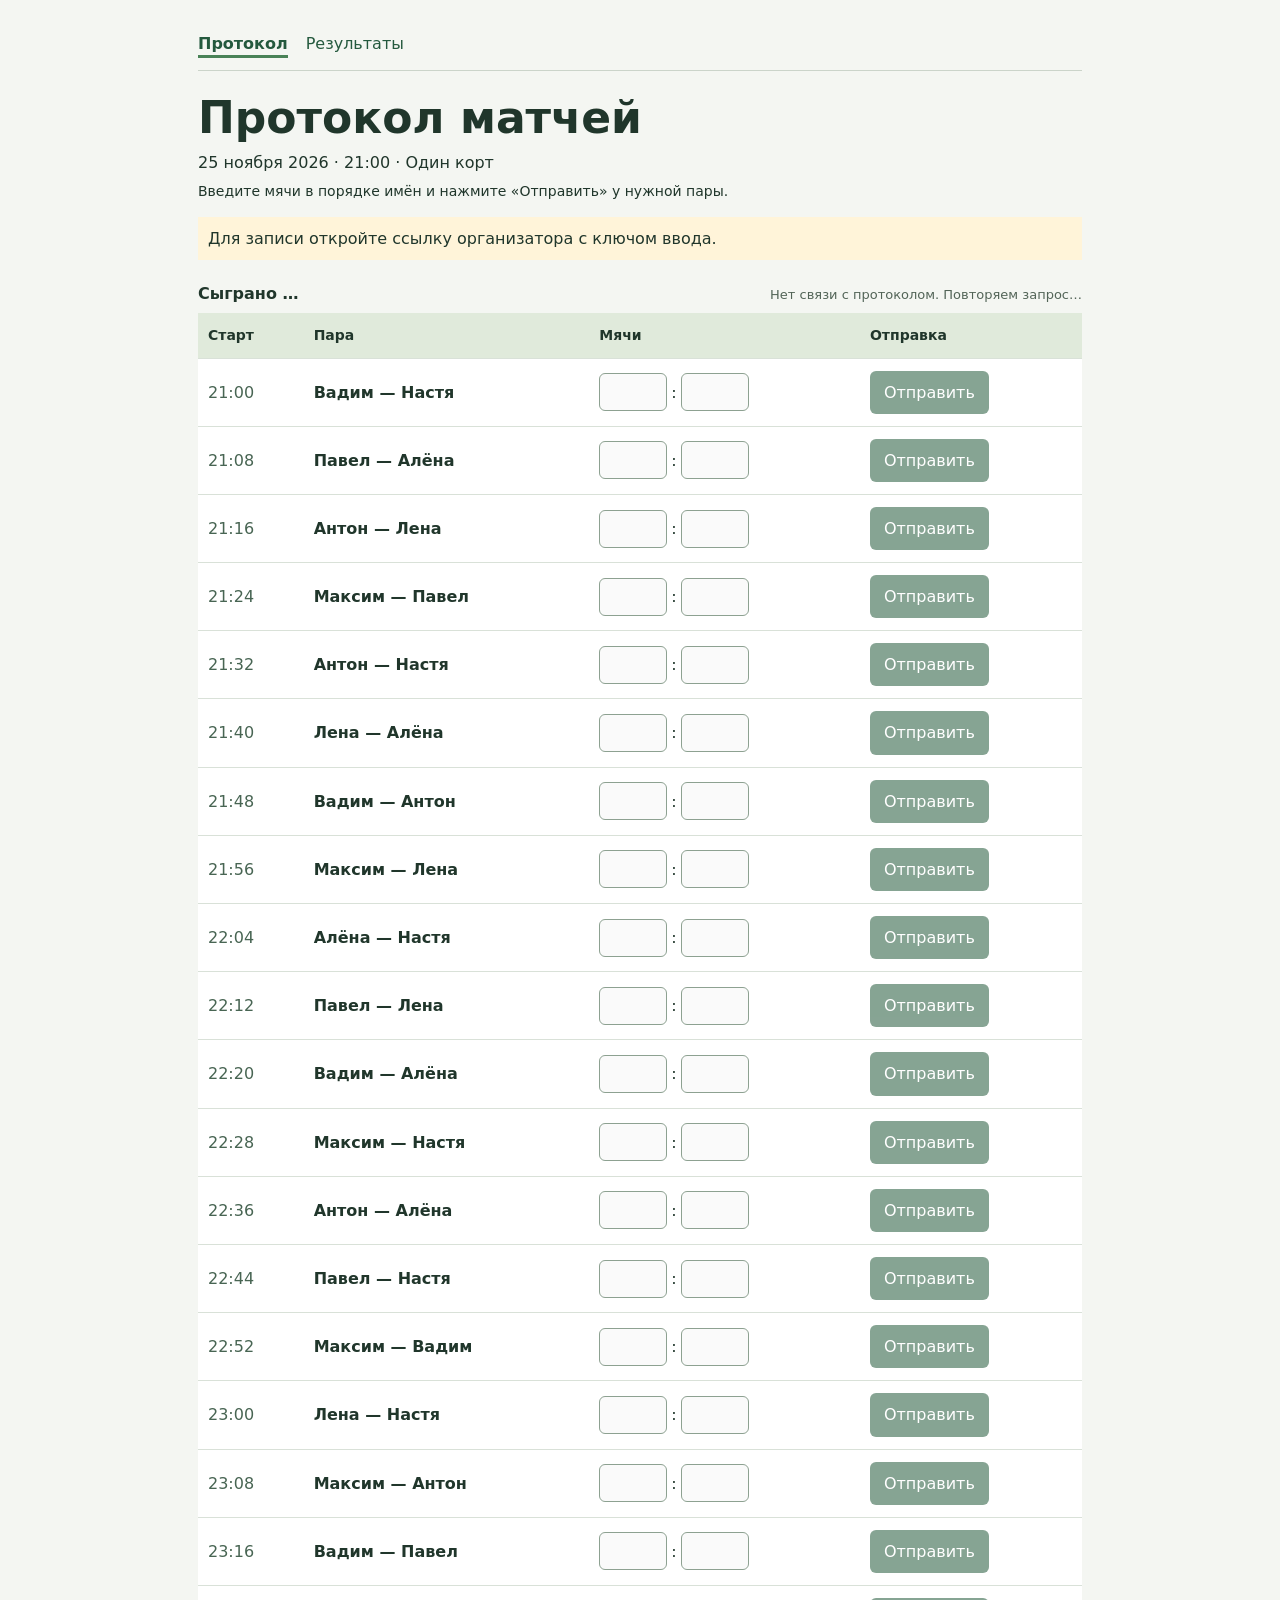
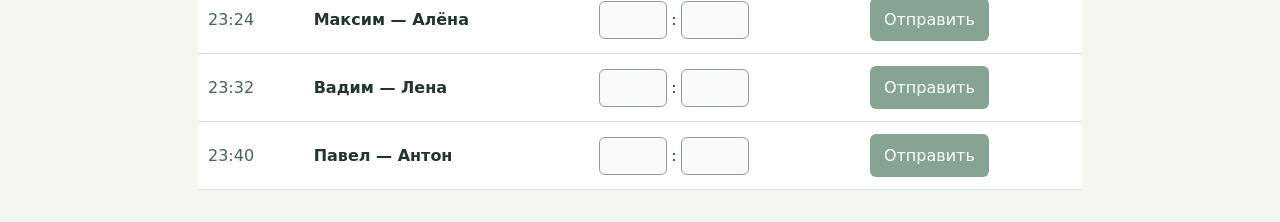
==== tennis-2026-11-25/index.html @ 82fef961 "Добавить протокол и турнирную таблицу на 25 ноября" ====
<!doctype html><html lang="ru"><head><meta charset="utf-8"><meta name="viewport" content="width=device-width,initial-scale=1"><meta name="referrer" content="no-referrer"><link rel="stylesheet" href="style.css"><title>Протокол матчей · 25 ноября</title></head><body data-page="edit"><main><nav><a href="./" aria-current="page">Протокол</a><a href="results.html" >Результаты</a></nav><header><h1>Протокол матчей</h1><p>25 ноября 2026 · 21:00 · Один корт</p><p class="note">Введите мячи в порядке имён и нажмите «Отправить» у нужной пары.</p></header><p id="access" hidden>Для записи откройте ссылку организатора с ключом ввода.</p><div class="meta"><b>Сыграно <span id="count">…</span></b><span id="sync" role="status">Загрузка…</span></div><table><thead><tr><th>Старт</th><th>Пара</th><th>Мячи</th><th>Отправка</th></tr></thead><tbody></tbody></table></main><script type="module" src="app.js"></script></body></html>
---- tennis-2026-11-25/style.css ----
*{box-sizing:border-box}body{margin:0;background:#f4f6f2;color:#20362b;font:16px/1.45 Inter,system-ui,sans-serif}main{max-width:920px;margin:auto;padding:32px 18px}nav{display:flex;gap:18px;border-bottom:1px solid #cbd4ca;padding:0 0 12px}a{color:#24593e;text-decoration:none}a[aria-current]{font-weight:750;border-bottom:3px solid #498257}h1{font-size:clamp(28px,6vw,44px);line-height:1.05;margin:24px 0 10px}header p{margin:6px 0}.meta{display:flex;justify-content:space-between;gap:8px;align-items:baseline;margin:22px 0 8px}#sync,small{color:#526457;font-size:13px}table{border-collapse:collapse;width:100%;background:white;font-variant-numeric:tabular-nums}th,td{text-align:left;padding:12px 10px;border-bottom:1px solid #d9e1d8}th{background:#e0eadb;font-size:14px}input{width:4em;padding:8px 2px;text-align:center;border:1px solid #8da191;border-radius:6px;font-size:17px}button{border:0;border-radius:6px;background:#255a3c;color:white;padding:10px 14px;font:inherit;cursor:pointer}button:disabled{opacity:.55}.fields{display:flex;align-items:center;gap:4px}small{display:block;max-width:24ch}.time{white-space:nowrap;color:#486553}.note{font-size:14px}#access{background:#fff4d9;padding:10px}input::-webkit-inner-spin-button{appearance:none}
@media(max-width:600px){main{padding:16px 8px}td,th{padding:9px 4px}input{width:2.65em}button{font-size:13px;padding:11px 6px}strong{font-size:14px}.time{font-size:13px}.fields{gap:1px}body[data-page=report] th{font-size:12px;overflow-wrap:anywhere}}
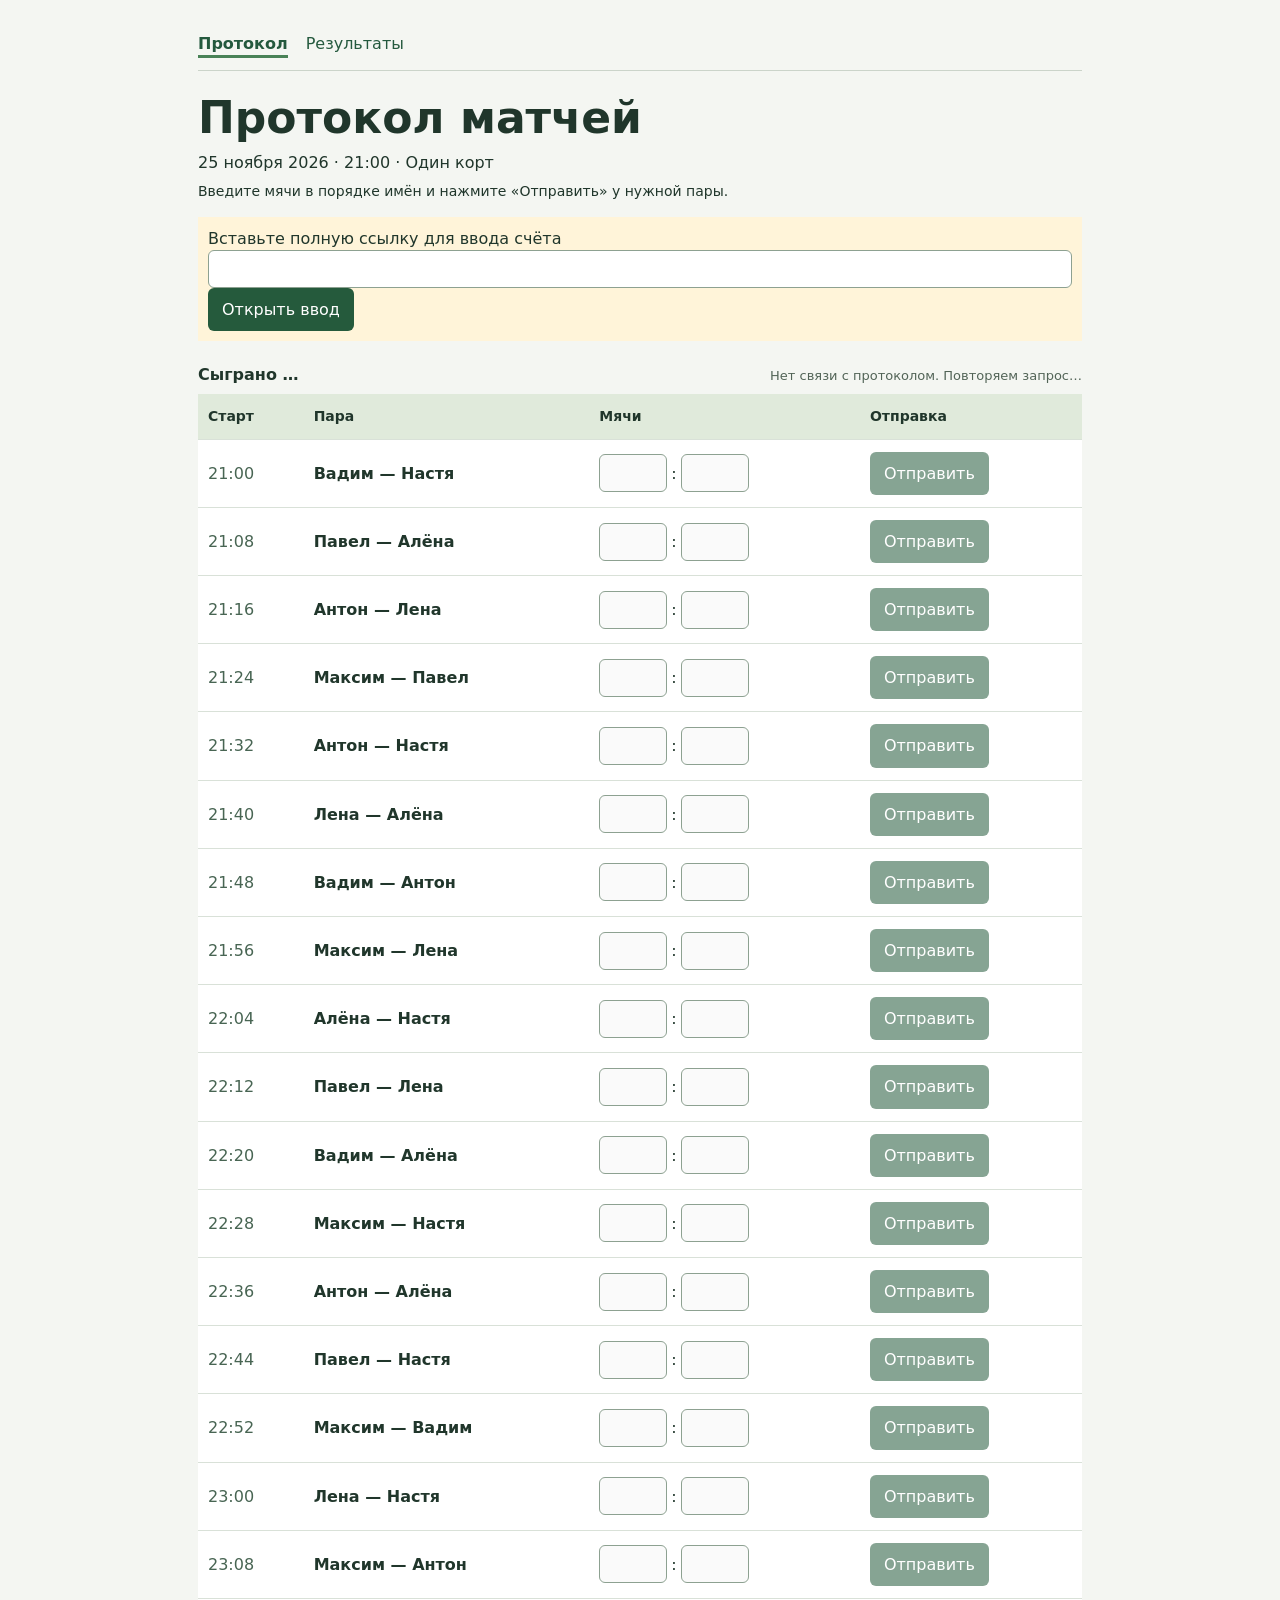
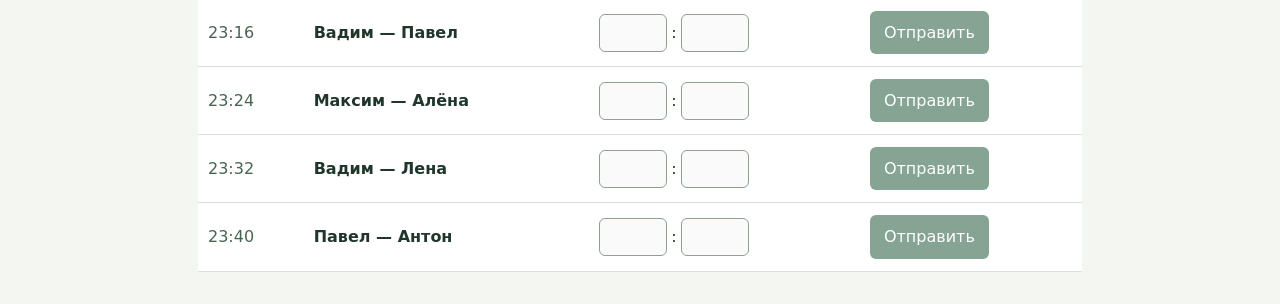
==== commit 4c738763: "Исправить ввод счёта на мобильных устройствах" ====
--- a/tennis-2026-11-25/index.html
+++ b/tennis-2026-11-25/index.html
@@ -1 +1 @@
-<!doctype html><html lang="ru"><head><meta charset="utf-8"><meta name="viewport" content="width=device-width,initial-scale=1"><meta name="referrer" content="no-referrer"><link rel="stylesheet" href="style.css"><title>Протокол матчей · 25 ноября</title></head><body data-page="edit"><main><nav><a href="./" aria-current="page">Протокол</a><a href="results.html" >Результаты</a></nav><header><h1>Протокол матчей</h1><p>25 ноября 2026 · 21:00 · Один корт</p><p class="note">Введите мячи в порядке имён и нажмите «Отправить» у нужной пары.</p></header><p id="access" hidden>Для записи откройте ссылку организатора с ключом ввода.</p><div class="meta"><b>Сыграно <span id="count">…</span></b><span id="sync" role="status">Загрузка…</span></div><table><thead><tr><th>Старт</th><th>Пара</th><th>Мячи</th><th>Отправка</th></tr></thead><tbody></tbody></table></main><script type="module" src="app.js"></script></body></html>+<!doctype html><html lang="ru"><head><meta charset="utf-8"><meta name="viewport" content="width=device-width,initial-scale=1"><meta name="referrer" content="no-referrer"><link rel="stylesheet" href="style.css"><title>Протокол матчей · 25 ноября</title></head><body data-page="edit"><main><nav><a href="./" aria-current="page">Протокол</a><a href="results.html" >Результаты</a></nav><header><h1>Протокол матчей</h1><p>25 ноября 2026 · 21:00 · Один корт</p><p class="note">Введите мячи в порядке имён и нажмите «Отправить» у нужной пары.</p></header><p id="access" hidden>Для записи откройте ссылку организатора с ключом ввода.</p><div class="meta"><b>Сыграно <span id="count">…</span></b><span id="sync" role="status">Загрузка…</span></div><table><thead><tr><th>Старт</th><th>Пара</th><th>Мячи</th><th>Отправка</th></tr></thead><tbody></tbody></table></main><script type="module" src="app.js?v=mobile2"></script></body></html>
